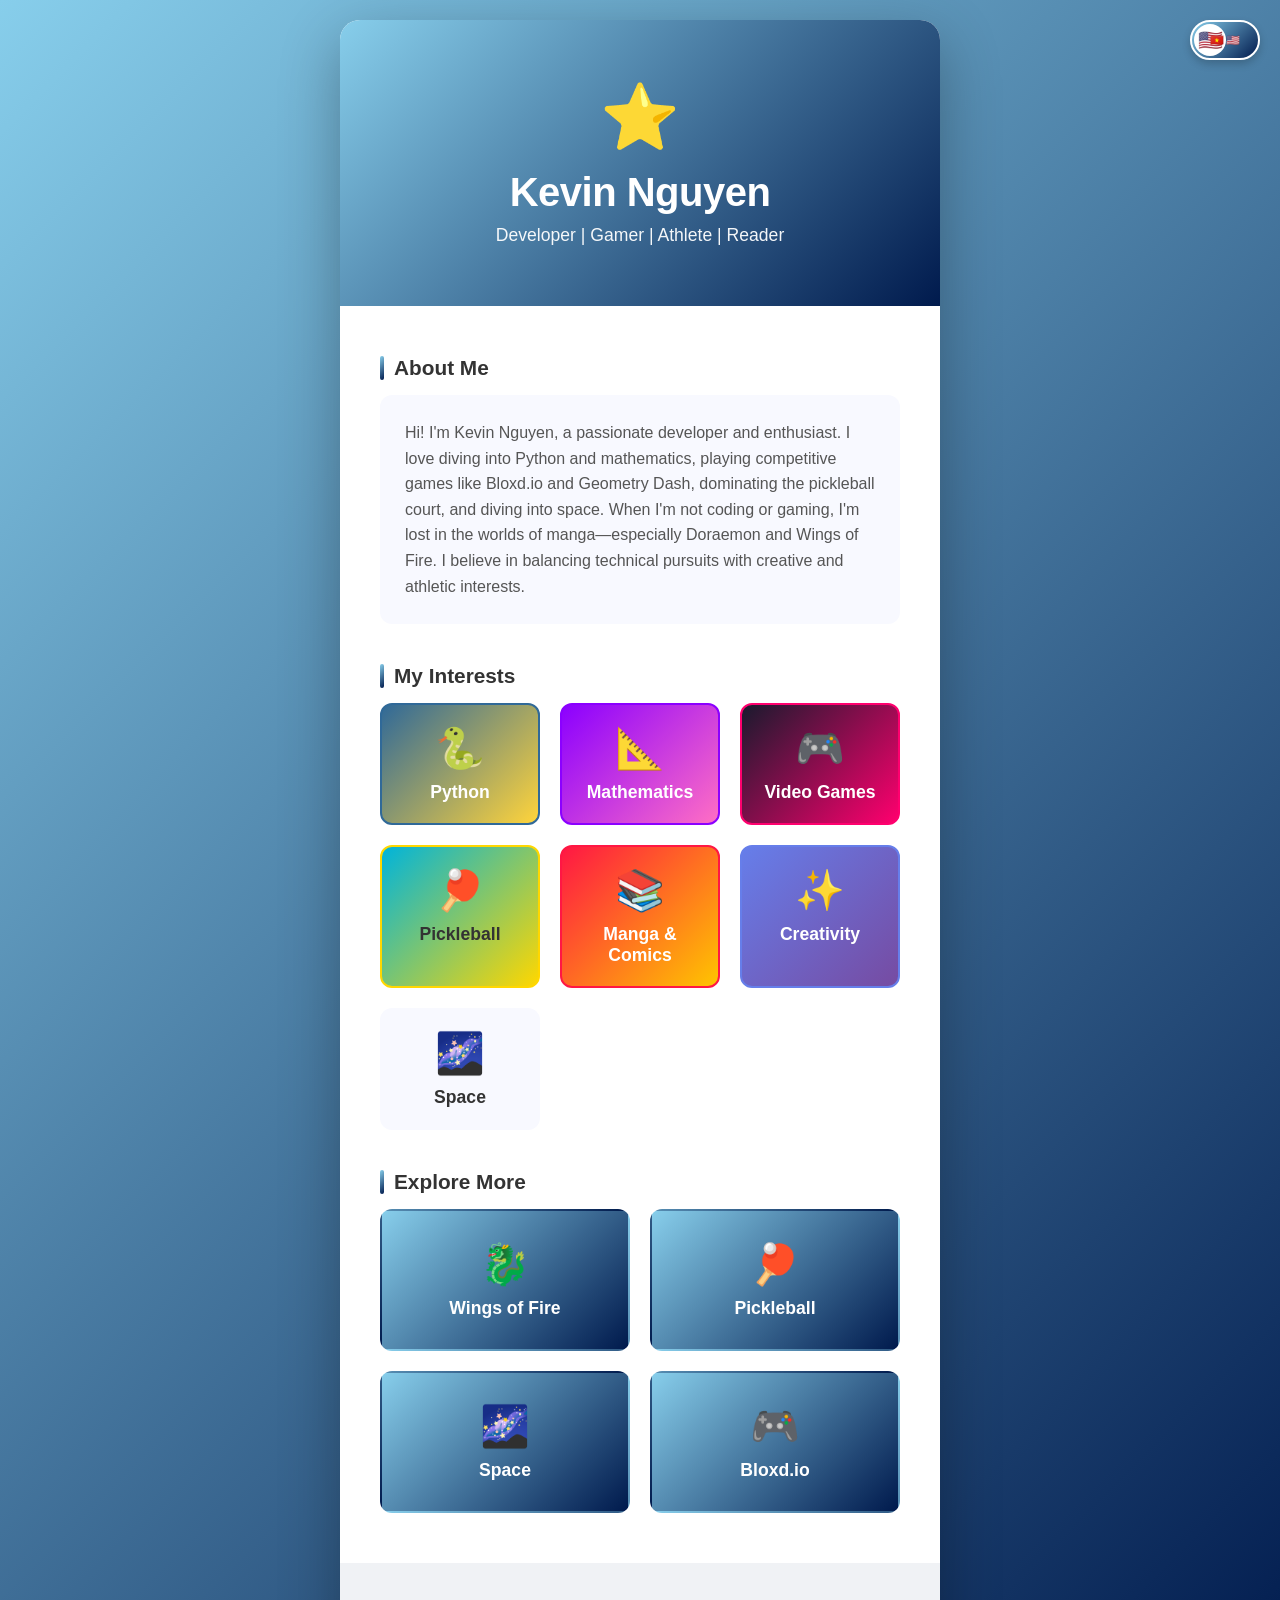
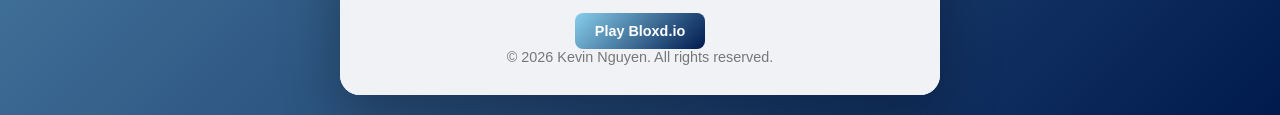
==== index.html @ d9fa7781 "Added Bloxd.io Page" ====
<!DOCTYPE html>
<html lang="en">
<head>
    <meta charset="UTF-8">
    <meta name="viewport" content="width=device-width, initial-scale=1.0">
    <title>Kevin Nguyen - Personal Website</title>
    <link rel="icon" href="data:image/svg+xml,<svg xmlns='http://www.w3.org/2000/svg' viewBox='0 0 100 100'><text y='75' font-size='75'>⭐</text></svg>">
    <link rel="stylesheet" href="styles.css">
</head>
<body>
    <div class="language-switcher">
        <div class="lever" id="languageLever">
            <div class="lever-toggle">🇺🇸</div>
            <span class="lever-label en">🇺🇸</span>
            <span class="lever-label vi">🇻🇳</span>
        </div>
    </div>
    <div class="container">
        <div class="header">
            <div class="star-icon">⭐</div>
            <h1>Kevin Nguyen</h1>
            <p>Developer | Gamer | Athlete | Reader</p>
        </div>

        <div class="content">
            <div class="section">
                <div class="section-title">About Me</div>
                <div class="bio">
                    Hi! I'm Kevin Nguyen, a passionate developer and enthusiast. I love diving into Python and mathematics, playing competitive games like Bloxd.io and Geometry Dash, dominating the pickleball court, and diving into space. When I'm not coding or gaming, I'm lost in the worlds of manga—especially Doraemon and Wings of Fire. I believe in balancing technical pursuits with creative and athletic interests.
                </div>
            </div>

            <div class="section">
                <div class="section-title">My Interests</div>
                <div class="interests-grid">
                    <div class="interest-card">
                        <span class="interest-emoji">🐍</span>
                        <div class="interest-name">Python</div>
                    </div>
                    <div class="interest-card">
                        <span class="interest-emoji">📐</span>
                        <div class="interest-name">Mathematics</div>
                    </div>
                    <div class="interest-card">
                        <span class="interest-emoji">🎮</span>
                        <div class="interest-name">Video Games</div>
                    </div>
                    <div class="interest-card">
                        <span class="interest-emoji">🏓</span>
                        <div class="interest-name">Pickleball</div>
                    </div>
                    <div class="interest-card">
                        <span class="interest-emoji">📚</span>
                        <div class="interest-name">Manga & Comics</div>
                    </div>
                    <div class="interest-card">
                        <span class="interest-emoji">✨</span>
                        <div class="interest-name">Creativity</div>
                    </div>
                    <div class="interest-card">
                        <span class="interest-emoji">🌌</span>
                        <div class="interest-name">Space</div>
                    </div>
                </div>
            </div>

            <div class="section">
                <div class="section-title">Explore More</div>
                <div class="explore-grid">
                    <a href="wings-of-fire.html" class="explore-card">
                        <span class="explore-emoji">🐉</span>
                        <div class="explore-name">Wings of Fire</div>
                    </a>
                    <a href="pickleball.html" class="explore-card">
                        <span class="explore-emoji">🏓</span>
                        <div class="explore-name">Pickleball</div>
                    </a>
                    <a href="space.html" class="explore-card">
                        <span class="explore-emoji">🌌</span>
                        <div class="explore-name">Space</div>
                    </a>
                    <a href="bloxd.html" class="explore-card">
                        <span class="explore-emoji">🎮</span>
                        <div class="explore-name">Bloxd.io</div>
                    </a>
                </div>
            </div>
        </div>

        <div class="footer">
            <div class="links-section">
                <a href="https://bloxd.io" target="_blank">Play Bloxd.io</a>
            </div>
            <p>&copy; 2026 Kevin Nguyen. All rights reserved.</p>
        </div>
    </div>
</body>
<script>
    const translations = {
        en: {
            name: "Kevin Nguyen",
            tagline: "Developer | Gamer | Athlete | Reader",
            aboutTitle: "About Me",
            aboutText: "Hi! I'm Kevin Nguyen, a passionate developer and enthusiast. I love diving into Python and mathematics, playing competitive games like Bloxd.io and Geometry Dash, and dominating the pickleball court. When I'm not coding or gaming, I'm lost in the worlds of manga—especially Doraemon and Wings of Fire. I believe in balancing technical pursuits with creative and athletic interests.",
            interestsTitle: "My Interests",
            exploreTitle: "Explore More",
            pythonName: "Python",
            mathName: "Mathematics",
            gamesName: "Video Games",
            pickleballName: "Pickleball",
            mangaName: "Manga & Comics",
            creativityName: "Creativity",
            spaceName: "Space",
            wingsName: "Wings of Fire",
            pickleballLink: "Pickleball",
            spaceLink: "Space",
            bloxdLink: "Bloxd.io",
            playBloxd: "Play Bloxd.io",
            copyright: "© 2026 Kevin Nguyen. All rights reserved."
        },
        vi: {
            name: "Kevin Nguyễn",
            tagline: "Nhà Phát Triển | Game thủ | Vận Động Viên | Độc Giả",
            aboutTitle: "Về Tôi",
            aboutText: "Xin chào! Tôi là Kevin Nguyễn, một nhà phát triển và người đam mê nhiều lĩnh vực. Tôi yêu thích lập trình Python và toán học, chơi các trò chơi cạnh tranh như Bloxd.io và Geometry Dash, và chiếm lĩnh sân pickleball. Khi không lập trình hay chơi game, tôi bị mê hoặc bởi thế giới manga—đặc biệt là Doraemon và Wings of Fire. Tôi tin vào sự cân bằng giữa công nghệ và sáng tạo.",
            interestsTitle: "Sở Thích Của Tôi",
            exploreTitle: "Khám Phá Thêm",
            pythonName: "Lập trình Python",
            mathName: "Toán Học",
            gamesName: "Trò Chơi Điện Tử",
            pickleballName: "Pickleball",
            mangaName: "Manga & Truyện Tranh",
            creativityName: "Sáng Tạo",
            spaceName: "Vũ Trụ",
            wingsName: "Đôi cánh lửa",
            pickleballLink: "Pickleball",
            spaceLink: "Vũ Trụ",
            bloxdLink: "Bloxd.io",
            playBloxd: "Chơi Bloxd.io",
            copyright: "© 2026 Kevin Nguyễn. Bảo lưu mọi quyền."
        }
    };

    let currentLang = 'en';
    const lever = document.getElementById('languageLever');

    lever.addEventListener('click', function() {
        currentLang = currentLang === 'en' ? 'vi' : 'en';
        lever.classList.toggle('vietnamese');
        updateLanguage();
    });

    function updateLanguage() {
        const t = translations[currentLang];
        
        // Update header
        document.querySelector('.header h1').textContent = t.name;
        document.querySelector('.header p').textContent = t.tagline;
        
        // Update section titles
        const sectionTitles = document.querySelectorAll('.section-title');
        sectionTitles.forEach((title, index) => {
            const titleText = title.textContent.trim();
            if (titleText.includes('About') || titleText.includes('Về')) {
                title.textContent = '';
                title.innerHTML = '<div style="display: inline-block; width: 4px; height: 24px; background: linear-gradient(135deg, #87ceeb 0%, #001a4d 100%); border-radius: 2px; margin-right: 10px; vertical-align: middle;"></div>' + t.aboutTitle;
            } else if (titleText.includes('Interests') || titleText.includes('Sở Thích')) {
                title.textContent = '';
                title.innerHTML = '<div style="display: inline-block; width: 4px; height: 24px; background: linear-gradient(135deg, #87ceeb 0%, #001a4d 100%); border-radius: 2px; margin-right: 10px; vertical-align: middle;"></div>' + t.interestsTitle;
            } else if (titleText.includes('Explore') || titleText.includes('Khám')) {
                title.textContent = '';
                title.innerHTML = '<div style="display: inline-block; width: 4px; height: 24px; background: linear-gradient(135deg, #87ceeb 0%, #001a4d 100%); border-radius: 2px; margin-right: 10px; vertical-align: middle;"></div>' + t.exploreTitle;
            }
        });
        
        // Update about text
        document.querySelector('.bio').textContent = t.aboutText;
        
        // Update interest cards
        const interestNames = document.querySelectorAll('.interest-name');
        interestNames[0].textContent = t.pythonName;
        interestNames[1].textContent = t.mathName;
        interestNames[2].textContent = t.gamesName;
        interestNames[3].textContent = t.pickleballName;
        interestNames[4].textContent = t.mangaName;
        interestNames[5].textContent = t.creativityName;
        interestNames[6].textContent = t.spaceName;
        
        // Update explore cards
        const exploreNames = document.querySelectorAll('.explore-name');
        exploreNames[0].textContent = t.wingsName;
        exploreNames[1].textContent = t.pickleballLink;
        exploreNames[2].textContent = t.spaceLink;
        exploreNames[3].textContent = t.bloxdLink;
        
        // Update button and copyright
        document.querySelector('.links-section a').textContent = t.playBloxd;
        document.querySelector('.footer p').innerHTML = t.copyright;
    }
</script>
</html>
---- styles.css ----
/* Global Styles */
* {
    margin: 0;
    padding: 0;
    box-sizing: border-box;
}

body {
    font-family: 'Segoe UI', Tahoma, Geneva, Verdana, sans-serif;
    background: linear-gradient(135deg, #87ceeb 0%, #001a4d 100%);
    min-height: 100vh;
    display: flex;
    align-items: center;
    justify-content: center;
    padding: 20px;
}

.container {
    background: white;
    border-radius: 20px;
    box-shadow: 0 20px 60px rgba(0, 0, 0, 0.3);
    max-width: 600px;
    width: 100%;
    overflow: hidden;
}

.header {
    background: linear-gradient(135deg, #87ceeb 0%, #001a4d 100%);
    color: white;
    padding: 60px 40px;
    text-align: center;
}

.header h1 {
    font-size: 2.5em;
    margin-bottom: 10px;
    font-weight: 700;
    letter-spacing: -0.5px;
}

.header p {
    font-size: 1.1em;
    opacity: 0.95;
    font-weight: 300;
}

.content {
    padding: 50px 40px;
}

.section {
    margin-bottom: 40px;
}

.section:last-child {
    margin-bottom: 0;
}

.section-title {
    font-size: 1.3em;
    color: #333;
    margin-bottom: 15px;
    font-weight: 600;
    display: flex;
    align-items: center;
    gap: 10px;
}

.section-title::before {
    content: '';
    display: inline-block;
    width: 4px;
    height: 24px;
    background: linear-gradient(135deg, #87ceeb 0%, #001a4d 100%);
    border-radius: 2px;
}

.interests-grid {
    display: grid;
    grid-template-columns: 1fr 1fr 1fr;
    gap: 20px;
}

.interest-card {
    background: #f8f9ff;
    padding: 20px;
    border-radius: 12px;
    text-align: center;
    transition: all 0.3s ease;
    border: 2px solid transparent;
}

.interest-card:hover {
    border-color: #667eea;
    box-shadow: 0 5px 15px rgba(102, 126, 234, 0.1);
    transform: translateY(-3px);
}

/* Python Card */
.interest-card:nth-child(1) {
    background: linear-gradient(135deg, #306998 0%, #ffd43b 100%);
    color: white;
    border: 2px solid #306998;
}

.interest-card:nth-child(1) .interest-name {
    color: white;
}

.interest-card:nth-child(1):hover {
    border-color: #ffd43b;
    box-shadow: 0 5px 15px rgba(48, 105, 152, 0.3);
}

/* Mathematics Card */
.interest-card:nth-child(2) {
    background: linear-gradient(135deg, #8b00ff 0%, #ff6ec4 100%);
    color: white;
    border: 2px solid #8b00ff;
}

.interest-card:nth-child(2) .interest-name {
    color: white;
}

.interest-card:nth-child(2):hover {
    border-color: #ff6ec4;
    box-shadow: 0 5px 15px rgba(139, 0, 255, 0.3);
}

/* Video Games Card */
.interest-card:nth-child(3) {
    background: linear-gradient(135deg, #1a1a2e 0%, #ff006e 100%);
    color: white;
    border: 2px solid #ff006e;
}

.interest-card:nth-child(3) .interest-name {
    color: white;
}

.interest-card:nth-child(3):hover {
    border-color: #ff006e;
    box-shadow: 0 5px 15px rgba(255, 0, 110, 0.3);
}

/* Pickleball Card */
.interest-card:nth-child(4) {
    background: linear-gradient(135deg, #00b4db 0%, #ffd700 100%);
    color: #333;
    border: 2px solid #ffd700;
}

.interest-card:nth-child(4) .interest-name {
    color: #333;
}

.interest-card:nth-child(4):hover {
    border-color: #00b4db;
    box-shadow: 0 5px 15px rgba(0, 180, 219, 0.3);
}

/* Manga & Comics Card */
.interest-card:nth-child(5) {
    background: linear-gradient(135deg, #ff1744 0%, #ffc400 100%);
    color: white;
    border: 2px solid #ff1744;
}

.interest-card:nth-child(5) .interest-name {
    color: white;
}

.interest-card:nth-child(5):hover {
    border-color: #ffc400;
    box-shadow: 0 5px 15px rgba(255, 23, 68, 0.3);
}

/* Creativity Card */
.interest-card:nth-child(6) {
    background: linear-gradient(135deg, #667eea 0%, #764ba2 100%);
    color: white;
    border: 2px solid #667eea;
}

.interest-card:nth-child(6) .interest-name {
    color: white;
}

.interest-card:nth-child(6):hover {
    border-color: #764ba2;
    box-shadow: 0 5px 15px rgba(102, 126, 234, 0.3);
}

.interest-emoji {
    font-size: 2.5em;
    margin-bottom: 10px;
    display: block;
}

.interest-name {
    font-size: 1.1em;
    font-weight: 600;
    color: #333;
}

.bio {
    background: #f8f9ff;
    padding: 25px;
    border-radius: 12px;
    line-height: 1.6;
    color: #555;
    font-size: 1em;
}

.footer {
    background: #f0f2f5;
    padding: 30px 40px;
    text-align: center;
    color: #777;
    font-size: 0.9em;
}

.links-section {
    text-align: center;
    margin-top: 20px;
}

.links-section a {
    display: inline-block;
    margin: 0 10px;
    padding: 10px 20px;
    background: linear-gradient(135deg, #87ceeb 0%, #001a4d 100%);
    color: white;
    text-decoration: none;
    border-radius: 8px;
    font-weight: 600;
    transition: all 0.3s ease;
}

.links-section a:hover {
    box-shadow: 0 5px 15px rgba(0, 26, 77, 0.4);
    transform: translateY(-2px);
}

.explore-grid {
    display: grid;
    grid-template-columns: 1fr 1fr;
    gap: 20px;
    margin-top: 10px;
}

.explore-card {
    background: linear-gradient(135deg, #87ceeb 0%, #001a4d 100%);
    padding: 30px 20px;
    border-radius: 12px;
    text-align: center;
    text-decoration: none;
    color: white;
    transition: all 0.3s ease;
    border: 2px solid transparent;
    display: flex;
    flex-direction: column;
    align-items: center;
    gap: 10px;
}

.explore-card:hover {
    border-color: white;
    box-shadow: 0 5px 15px rgba(0, 26, 77, 0.3);
    transform: translateY(-3px);
}

.explore-emoji {
    font-size: 2.5em;
    display: block;
}

.explore-name {
    font-size: 1.1em;
    font-weight: 600;
}

.star-icon {
    font-size: 4em;
    margin-bottom: 15px;
    animation: twinkle 2s ease-in-out infinite;
}

@keyframes twinkle {
    0%, 100% {
        opacity: 1;
    }
    50% {
        opacity: 0.6;
    }
}

.language-switcher {
    position: fixed;
    top: 20px;
    right: 20px;
    z-index: 1000;
}

.lever {
    width: 70px;
    height: 40px;
    background: linear-gradient(135deg, #87ceeb 0%, #001a4d 100%);
    border-radius: 20px;
    position: relative;
    cursor: pointer;
    border: 2px solid white;
    box-shadow: 0 4px 8px rgba(0, 0, 0, 0.2);
    transition: all 0.3s ease;
}

.lever:hover {
    box-shadow: 0 6px 12px rgba(0, 0, 0, 0.3);
}

.lever-toggle {
    position: absolute;
    top: 2px;
    left: 2px;
    width: 32px;
    height: 32px;
    background: white;
    border-radius: 50%;
    transition: left 0.3s ease;
    display: flex;
    align-items: center;
    justify-content: center;
    font-size: 20px;
    font-weight: bold;
    color: #001a4d;
}

.lever.vietnamese .lever-toggle {
    left: 36px;
}

.lever-label {
    position: absolute;
    top: 50%;
    transform: translateY(-50%);
    font-size: 11px;
    font-weight: bold;
    color: white;
    width: 100%;
    text-align: center;
}

.lever-label.en {
    left: 8px;
}

.lever-label.vi {
    right: 8px;
}

@media (max-width: 600px) {
    .header h1 {
        font-size: 2em;
    }

    .header {
        padding: 40px 30px;
    }

    .content {
        padding: 30px 20px;
    }

    .interests-grid {
        grid-template-columns: 1fr 1fr;
    }
}
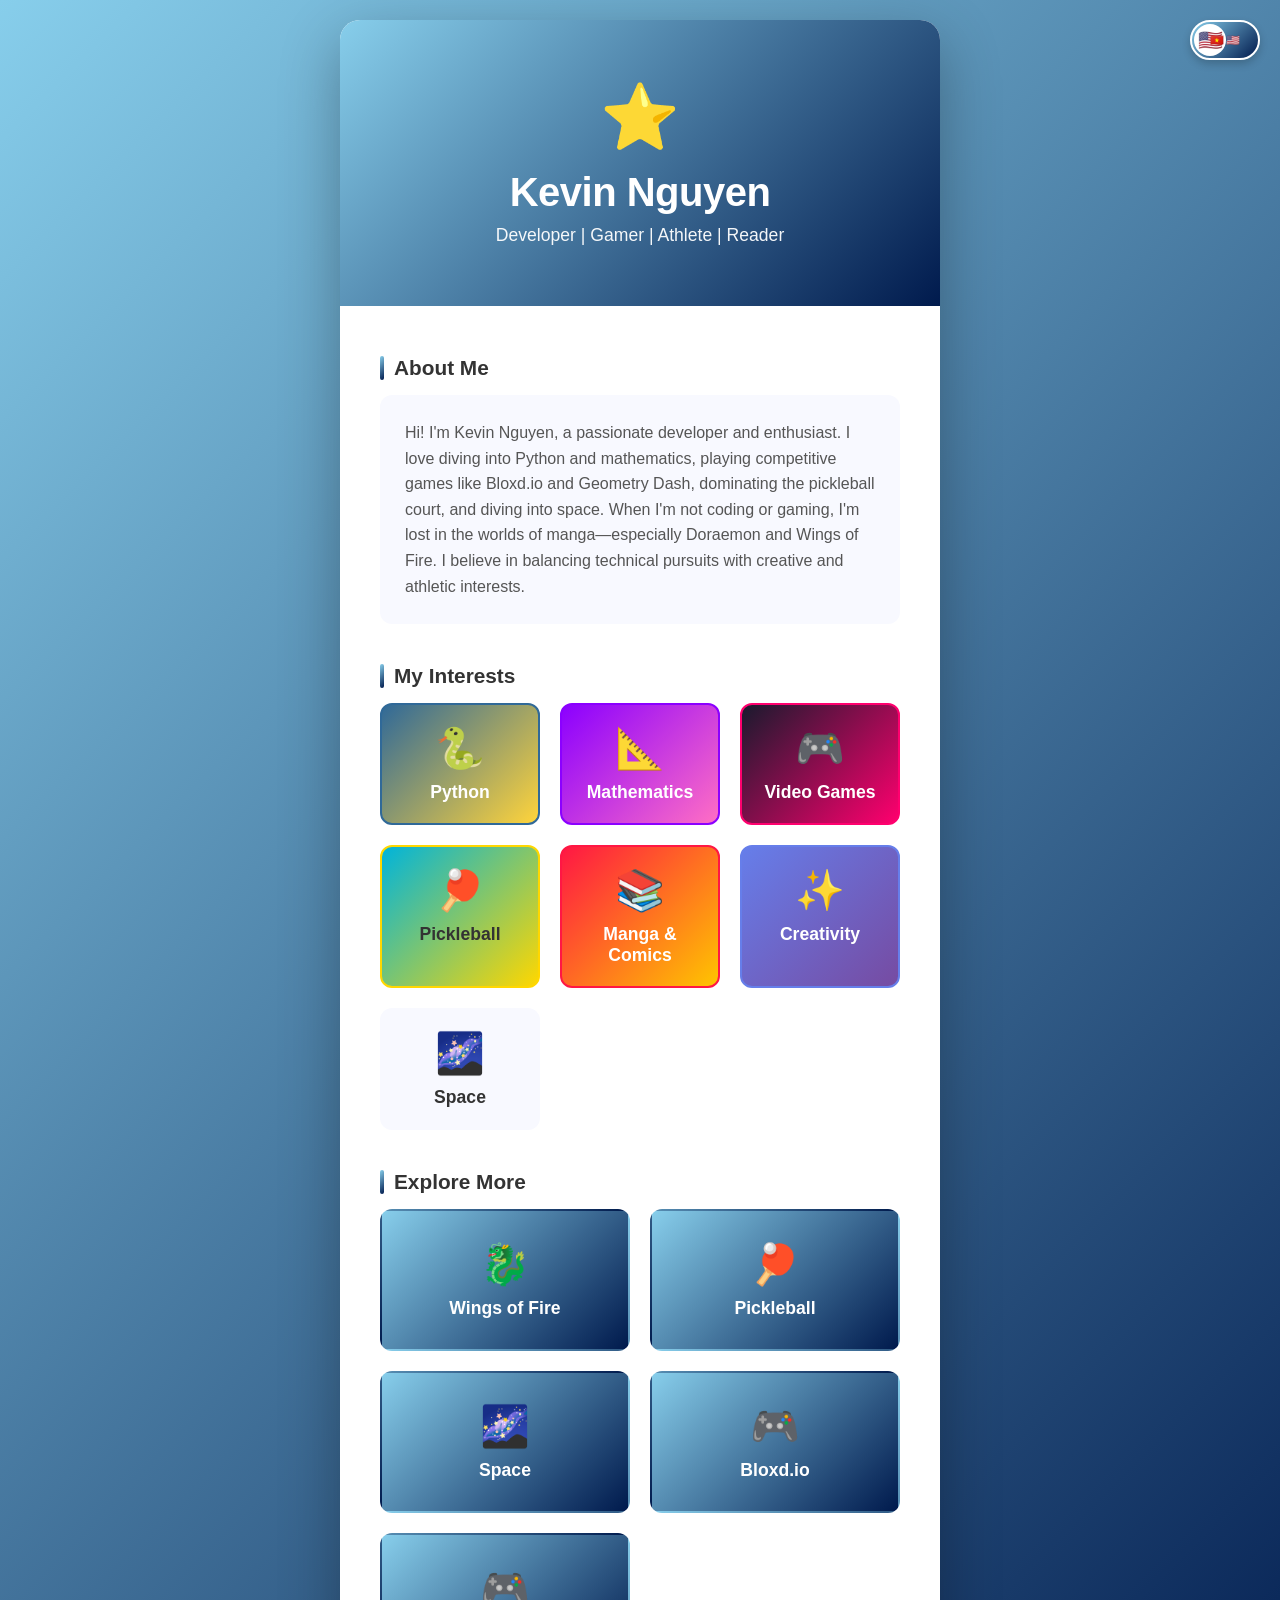
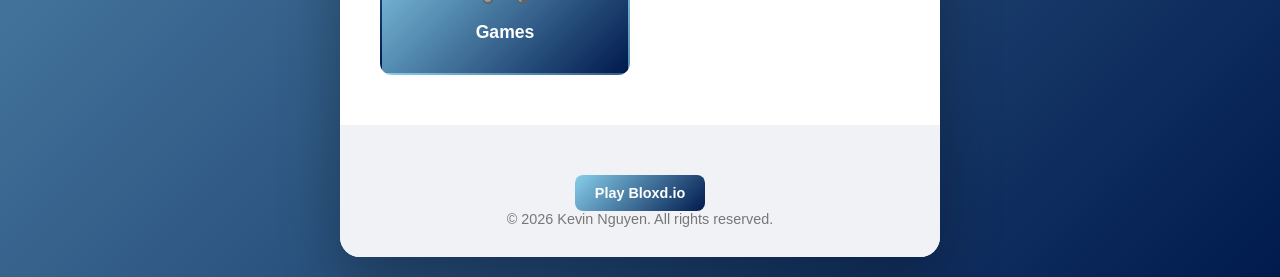
==== commit 055f3ee2: "Games Tab Added!" ====
--- a/index.html
+++ b/index.html
@@ -82,6 +82,10 @@
                     <a href="bloxd.html" class="explore-card">
                         <span class="explore-emoji">🎮</span>
                         <div class="explore-name">Bloxd.io</div>
+                    </a>
+                    <a href="games.html" class="explore-card">
+                        <span class="explore-emoji">🎮</span>
+                        <div class="explore-name">Games</div>
                     </a>
                 </div>
             </div>
@@ -115,6 +119,7 @@
             pickleballLink: "Pickleball",
             spaceLink: "Space",
             bloxdLink: "Bloxd.io",
+            gamesLink: "Games",
             playBloxd: "Play Bloxd.io",
             copyright: "© 2026 Kevin Nguyen. All rights reserved."
         },
@@ -136,6 +141,7 @@
             pickleballLink: "Pickleball",
             spaceLink: "Vũ Trụ",
             bloxdLink: "Bloxd.io",
+            gamesLink: "Trò Chơi",
             playBloxd: "Chơi Bloxd.io",
             copyright: "© 2026 Kevin Nguyễn. Bảo lưu mọi quyền."
         }
@@ -192,6 +198,7 @@
         exploreNames[1].textContent = t.pickleballLink;
         exploreNames[2].textContent = t.spaceLink;
         exploreNames[3].textContent = t.bloxdLink;
+        exploreNames[4].textContent = t.gamesLink;
         
         // Update button and copyright
         document.querySelector('.links-section a').textContent = t.playBloxd;
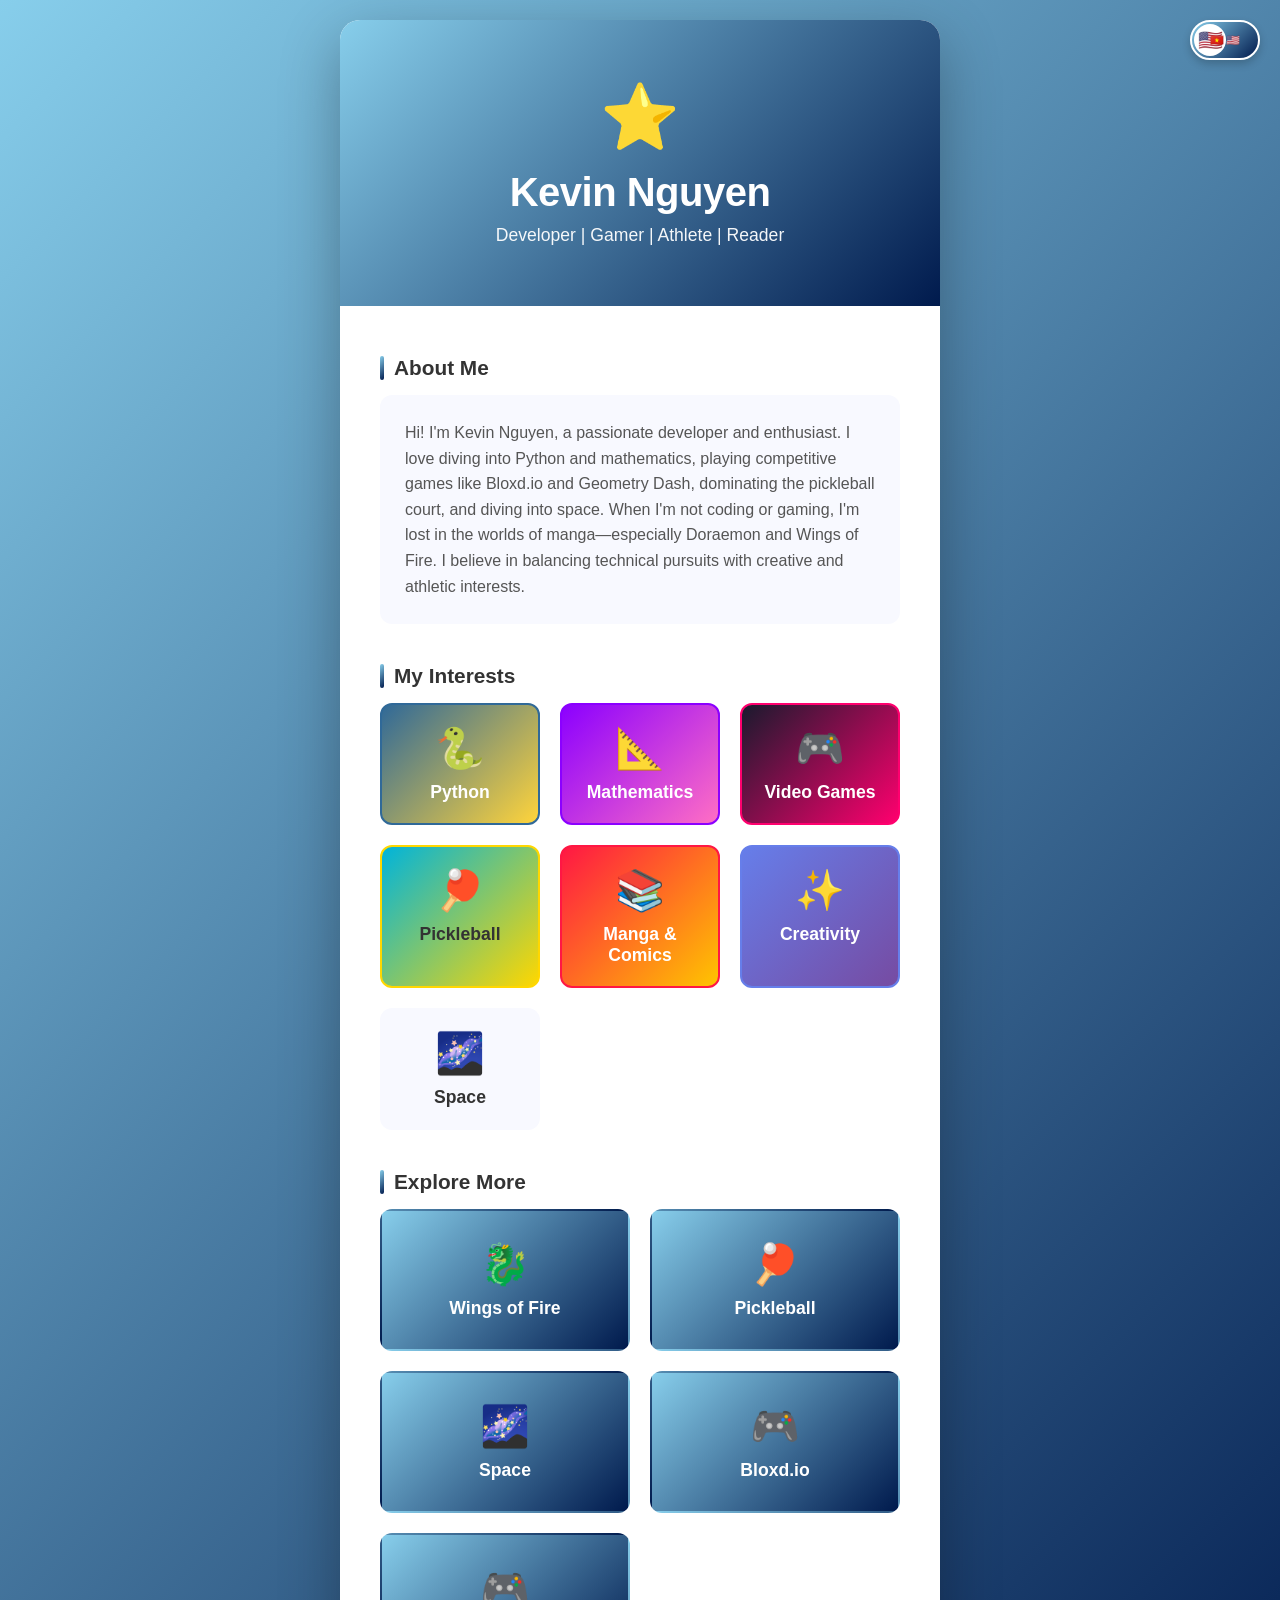
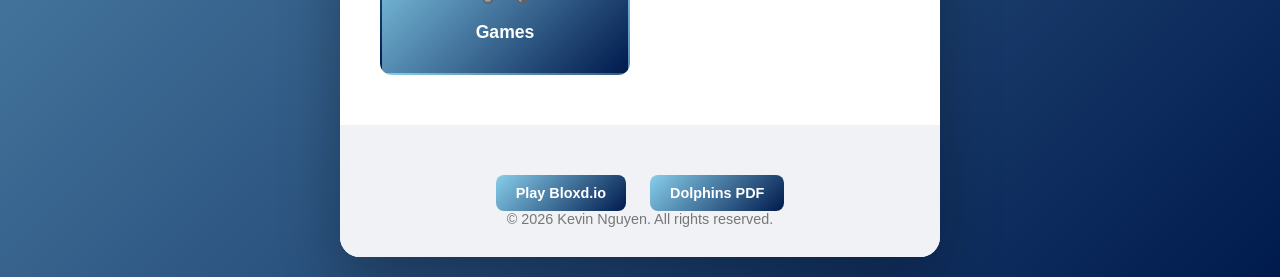
==== commit 4d4b490f: "Added a NEW link that goes to a dolphin presentation" ====
--- a/index.html
+++ b/index.html
@@ -94,6 +94,7 @@
         <div class="footer">
             <div class="links-section">
                 <a href="https://bloxd.io" target="_blank">Play Bloxd.io</a>
+                <a href="Kevin - Dolphins.pdf" target="_blank">Dolphins PDF</a>
             </div>
             <p>&copy; 2026 Kevin Nguyen. All rights reserved.</p>
         </div>
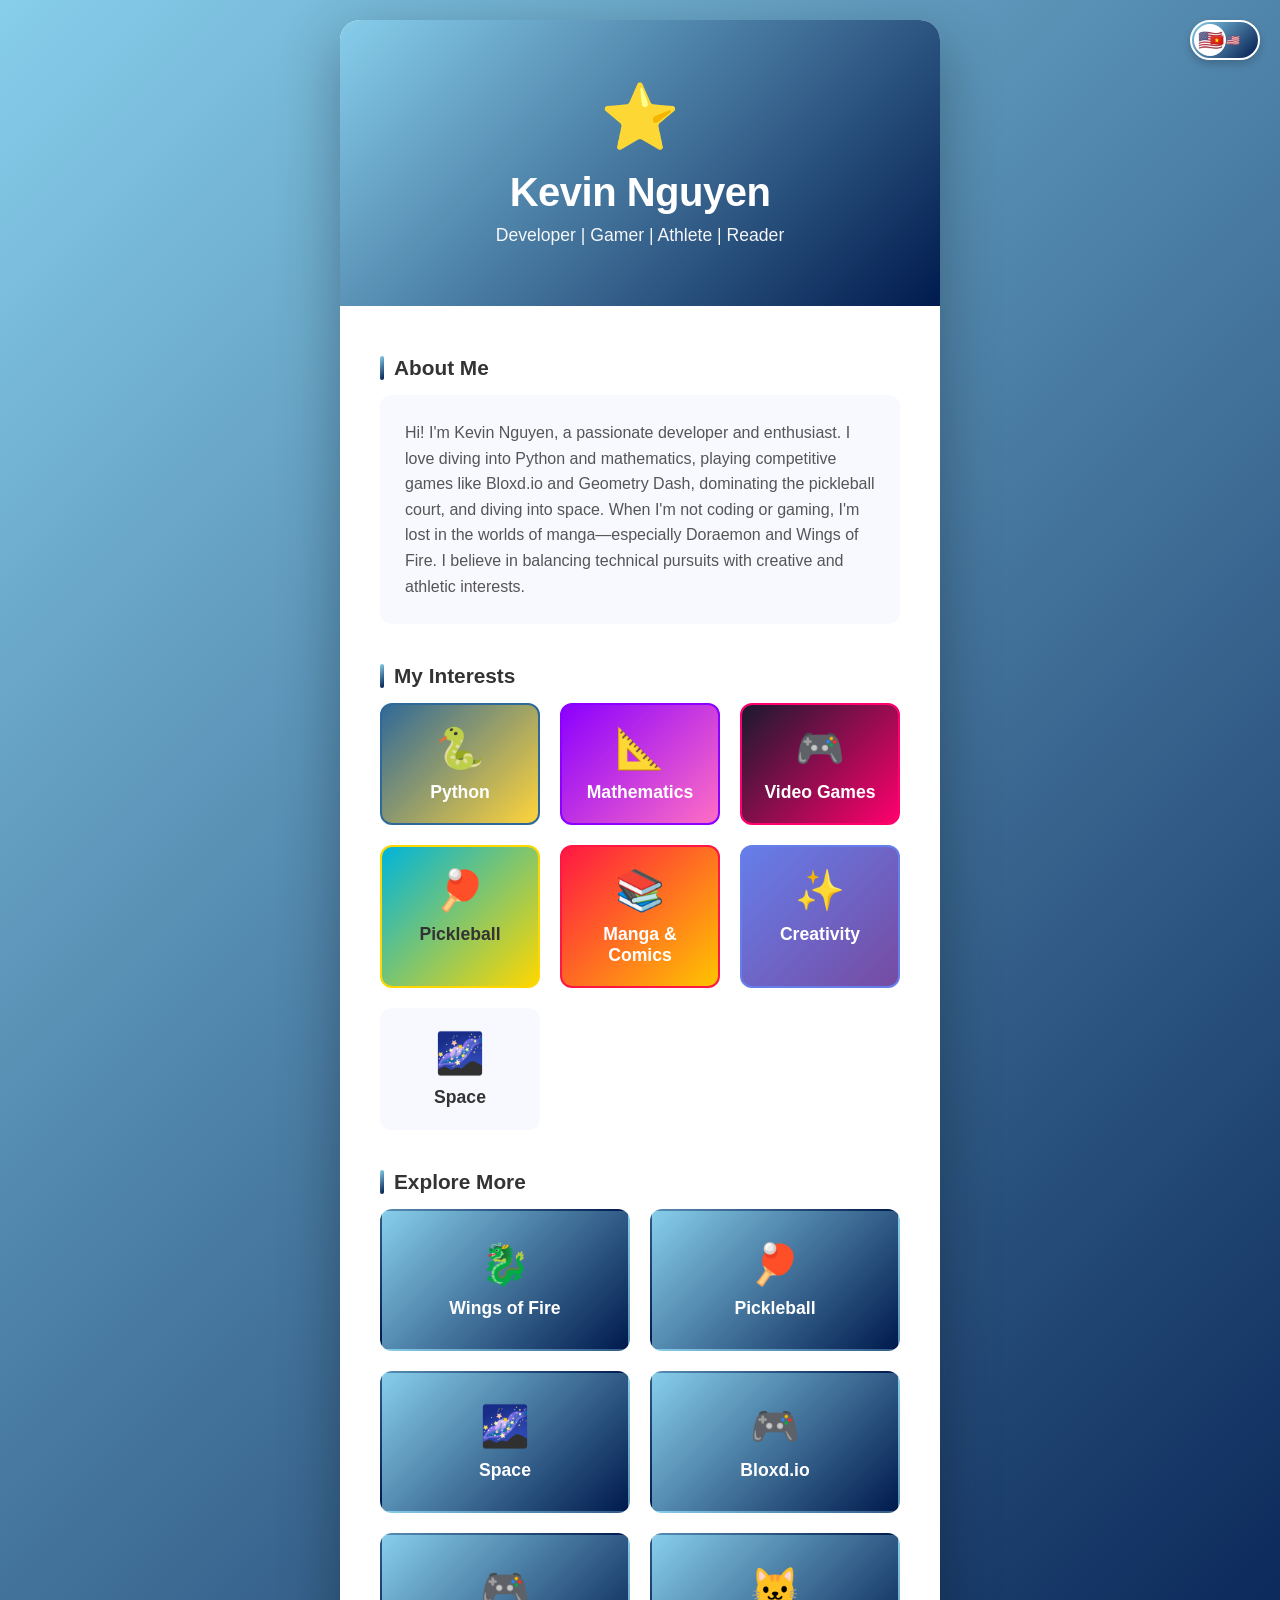
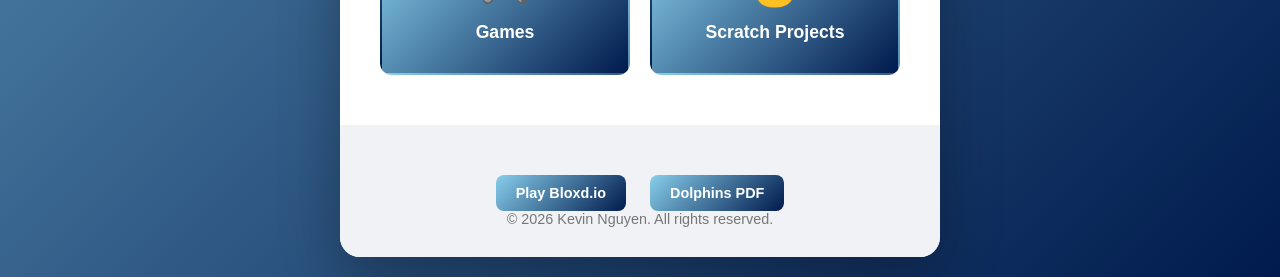
==== commit fe9ba2f7: "Add Scratch projects showcase Co-authored-by: Copilot App <223556219+Copilot@users.noreply.github.co" ====
--- a/index.html
+++ b/index.html
@@ -86,6 +86,10 @@
                     <a href="games.html" class="explore-card">
                         <span class="explore-emoji">🎮</span>
                         <div class="explore-name">Games</div>
+                    </a>
+                    <a href="scratch.html" class="explore-card">
+                        <span class="explore-emoji">🐱</span>
+                        <div class="explore-name">Scratch Projects</div>
                     </a>
                 </div>
             </div>
@@ -121,6 +125,7 @@
             spaceLink: "Space",
             bloxdLink: "Bloxd.io",
             gamesLink: "Games",
+            scratchLink: "Scratch Projects",
             playBloxd: "Play Bloxd.io",
             copyright: "© 2026 Kevin Nguyen. All rights reserved."
         },
@@ -143,6 +148,7 @@
             spaceLink: "Vũ Trụ",
             bloxdLink: "Bloxd.io",
             gamesLink: "Trò Chơi",
+            scratchLink: "Dự Án Scratch",
             playBloxd: "Chơi Bloxd.io",
             copyright: "© 2026 Kevin Nguyễn. Bảo lưu mọi quyền."
         }
@@ -200,6 +206,7 @@
         exploreNames[2].textContent = t.spaceLink;
         exploreNames[3].textContent = t.bloxdLink;
         exploreNames[4].textContent = t.gamesLink;
+        exploreNames[5].textContent = t.scratchLink;
         
         // Update button and copyright
         document.querySelector('.links-section a').textContent = t.playBloxd;
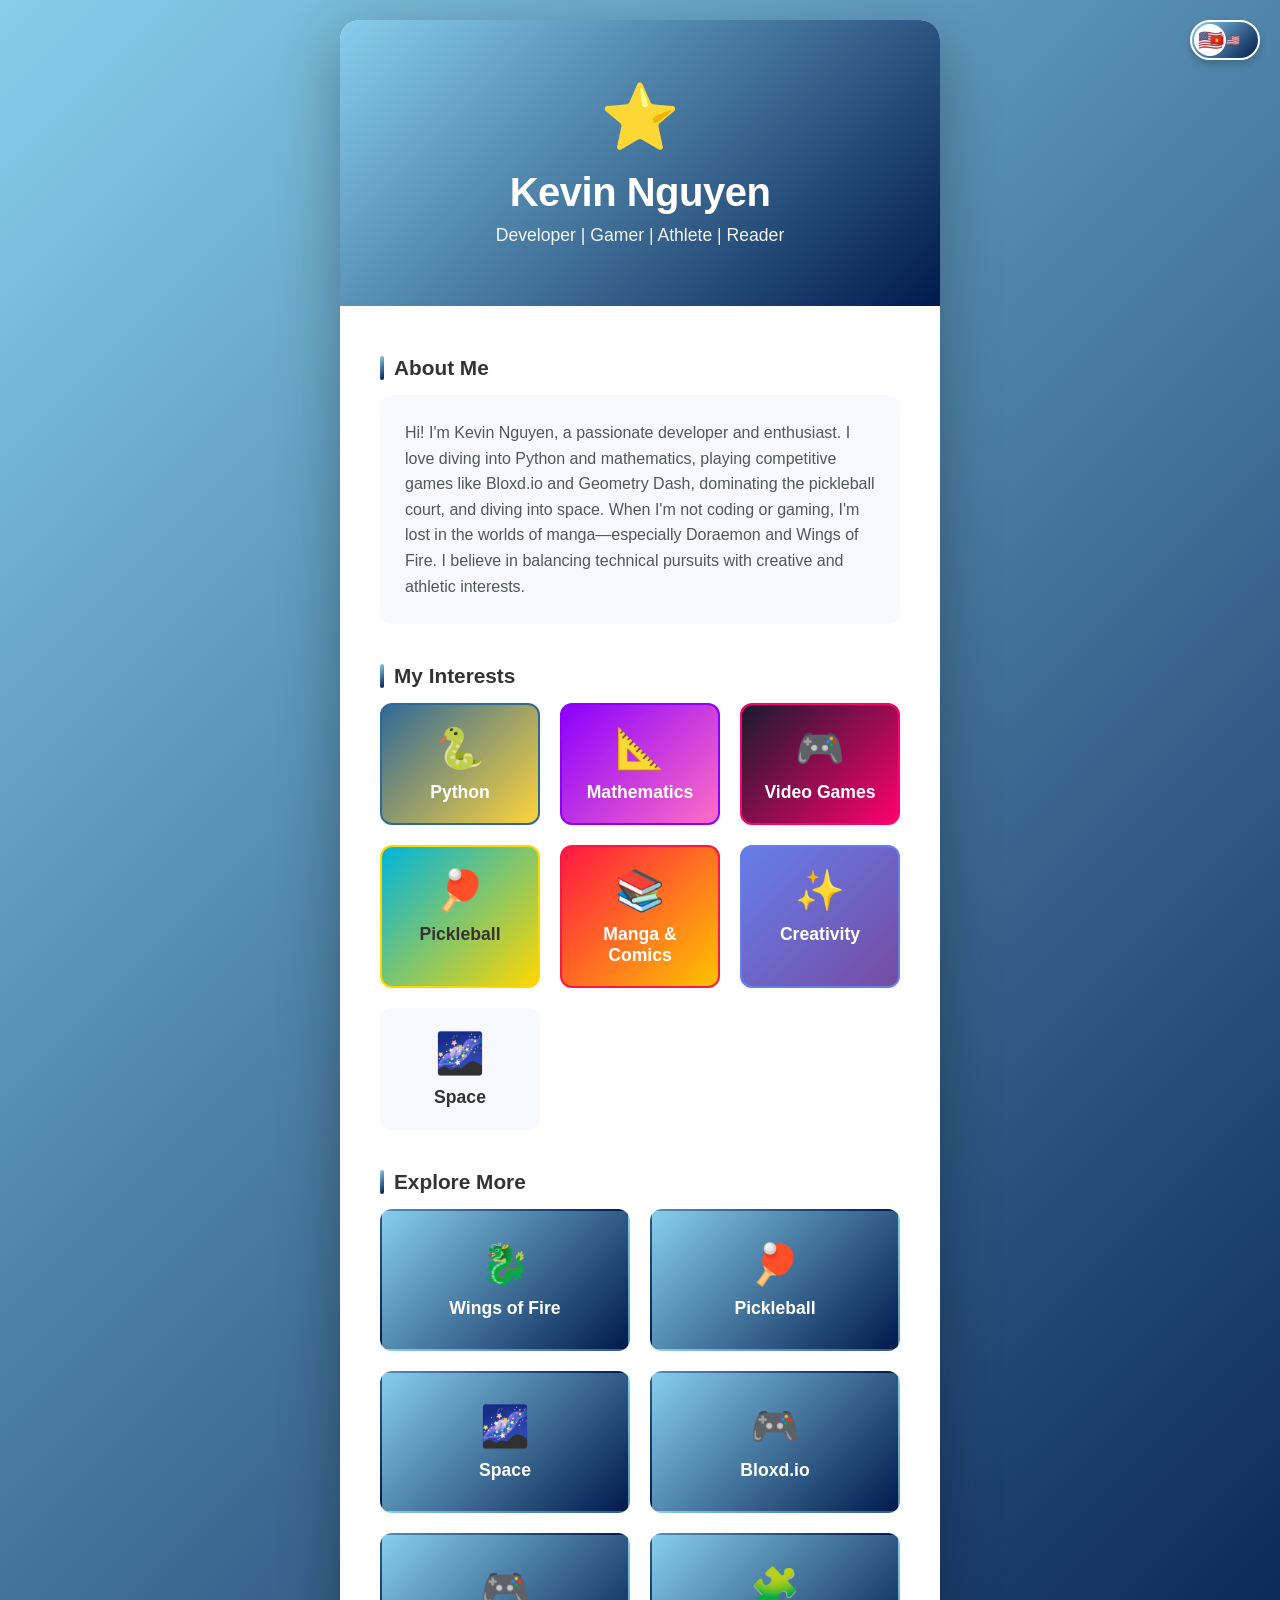
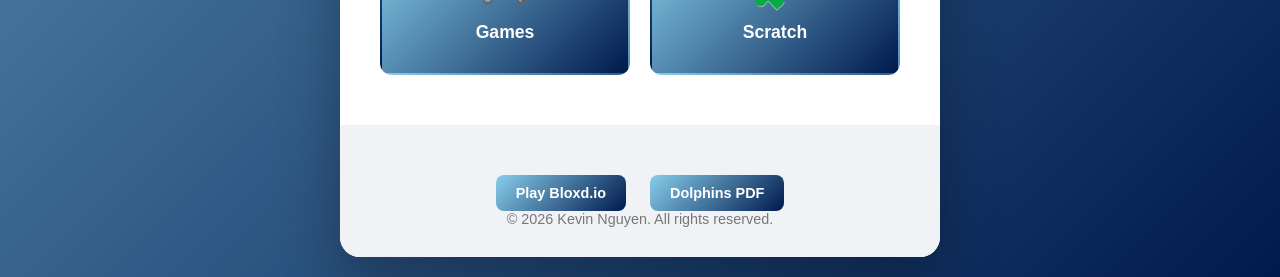
==== commit 50b7151d: "added scratch" ====
--- a/index.html
+++ b/index.html
@@ -88,8 +88,8 @@
                         <div class="explore-name">Games</div>
                     </a>
                     <a href="scratch.html" class="explore-card">
-                        <span class="explore-emoji">🐱</span>
-                        <div class="explore-name">Scratch Projects</div>
+                        <span class="explore-emoji">🧩</span>
+                        <div class="explore-name">Scratch</div>
                     </a>
                 </div>
             </div>
@@ -125,7 +125,7 @@
             spaceLink: "Space",
             bloxdLink: "Bloxd.io",
             gamesLink: "Games",
-            scratchLink: "Scratch Projects",
+            scratchName: "Scratch",
             playBloxd: "Play Bloxd.io",
             copyright: "© 2026 Kevin Nguyen. All rights reserved."
         },
@@ -148,7 +148,7 @@
             spaceLink: "Vũ Trụ",
             bloxdLink: "Bloxd.io",
             gamesLink: "Trò Chơi",
-            scratchLink: "Dự Án Scratch",
+            scratchName: "Scratch",
             playBloxd: "Chơi Bloxd.io",
             copyright: "© 2026 Kevin Nguyễn. Bảo lưu mọi quyền."
         }
@@ -206,7 +206,7 @@
         exploreNames[2].textContent = t.spaceLink;
         exploreNames[3].textContent = t.bloxdLink;
         exploreNames[4].textContent = t.gamesLink;
-        exploreNames[5].textContent = t.scratchLink;
+        exploreNames[5].textContent = t.scratchName;
         
         // Update button and copyright
         document.querySelector('.links-section a').textContent = t.playBloxd;
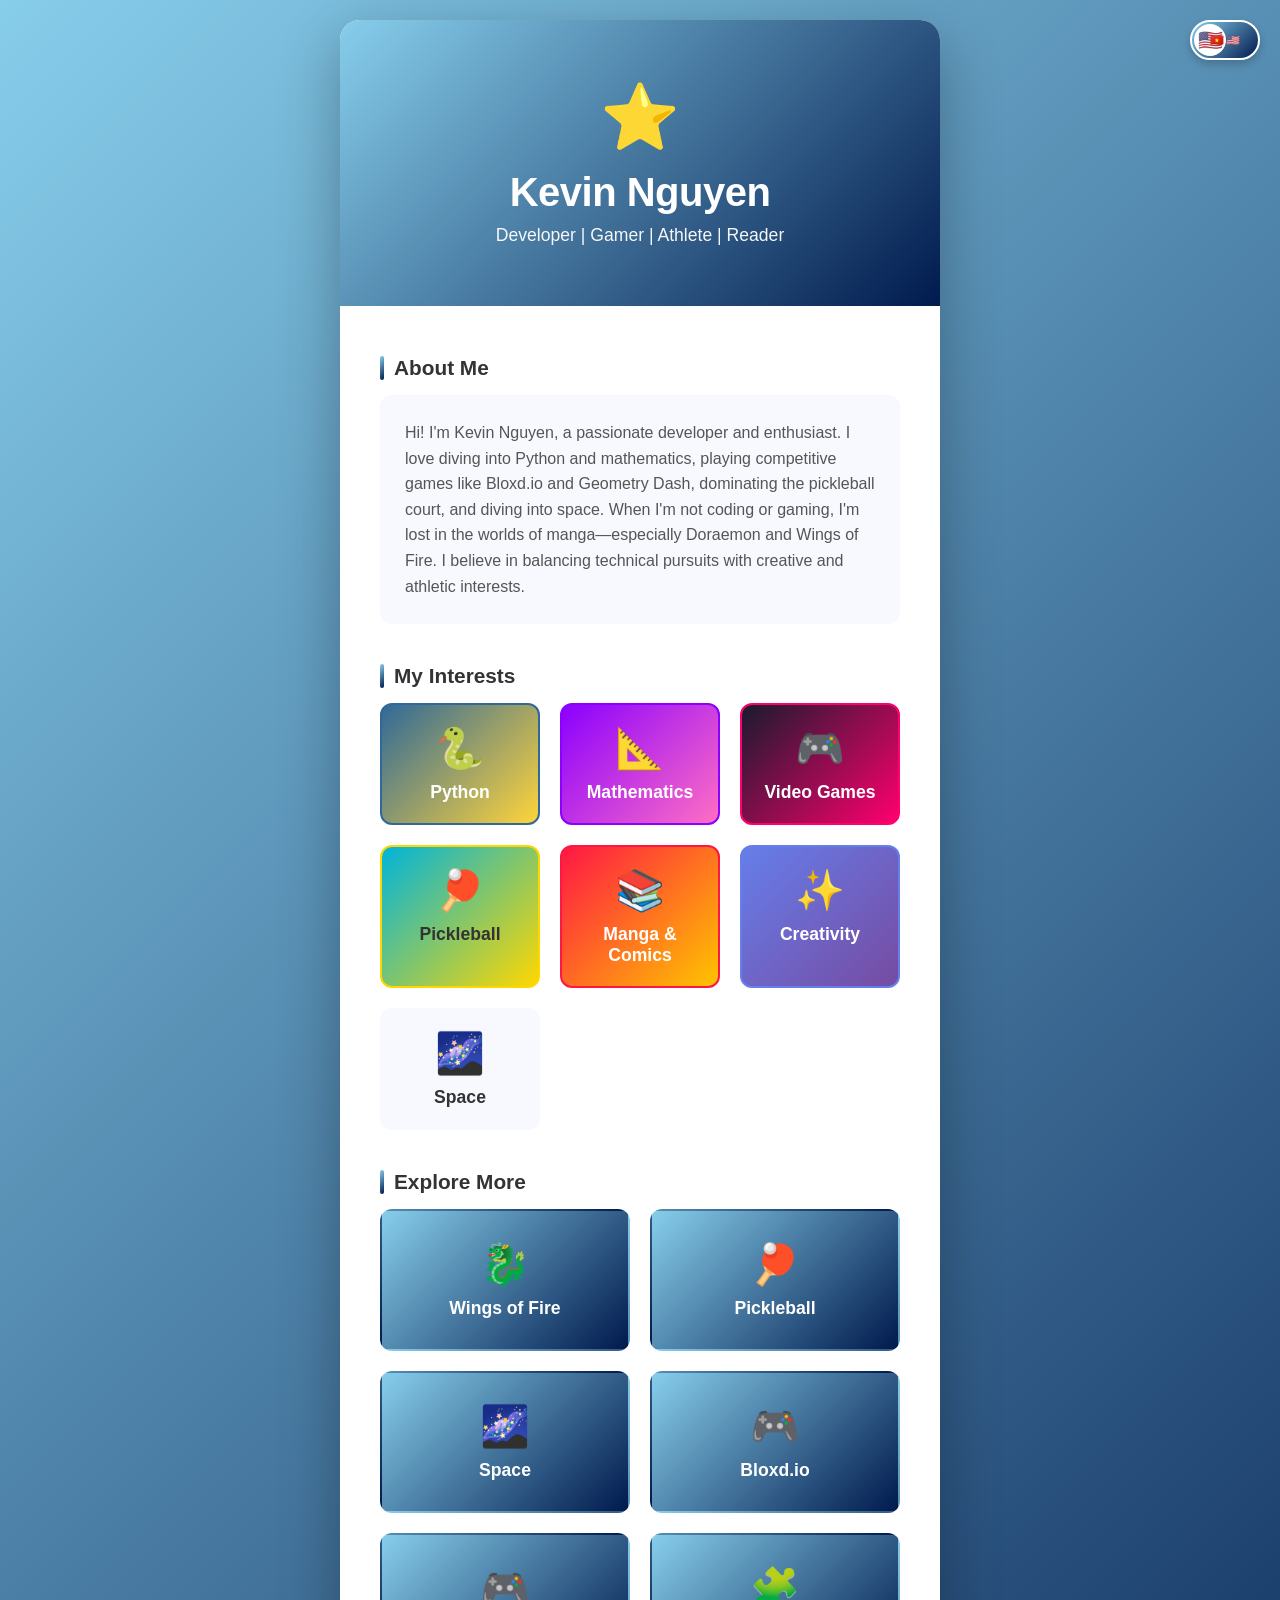
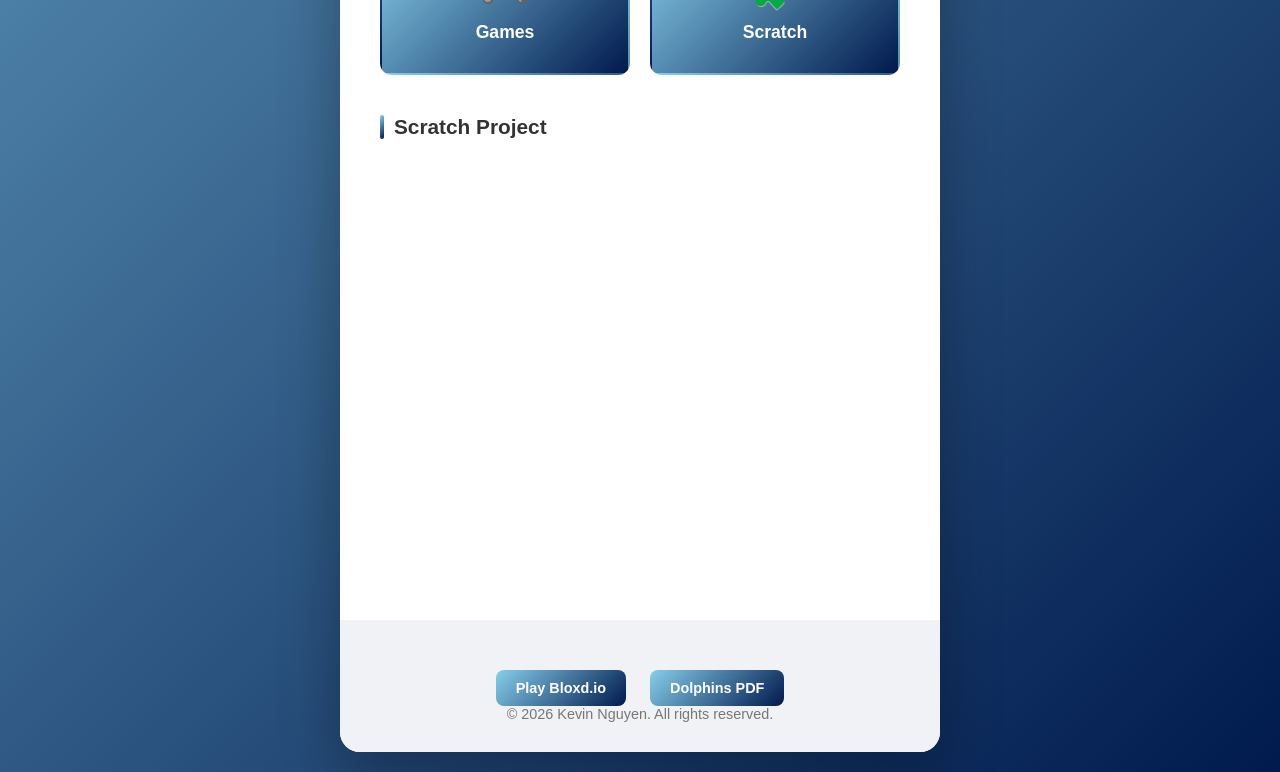
==== commit 4efee4ee: "MY SCRATCH PROJECT!!!!" ====
--- a/index.html
+++ b/index.html
@@ -92,6 +92,11 @@
                         <div class="explore-name">Scratch</div>
                     </a>
                 </div>
+            </div>
+
+            <div class="section">
+                <div class="section-title">Scratch Project</div>
+                <iframe src="https://scratch.mit.edu/projects/1390865172/" width="482" height="412" title="Scratch project" allowtransparency="true" frameborder="0" scrolling="no" allowfullscreen="" style="color-scheme: auto; max-width: 100%;"></iframe>
             </div>
         </div>
 
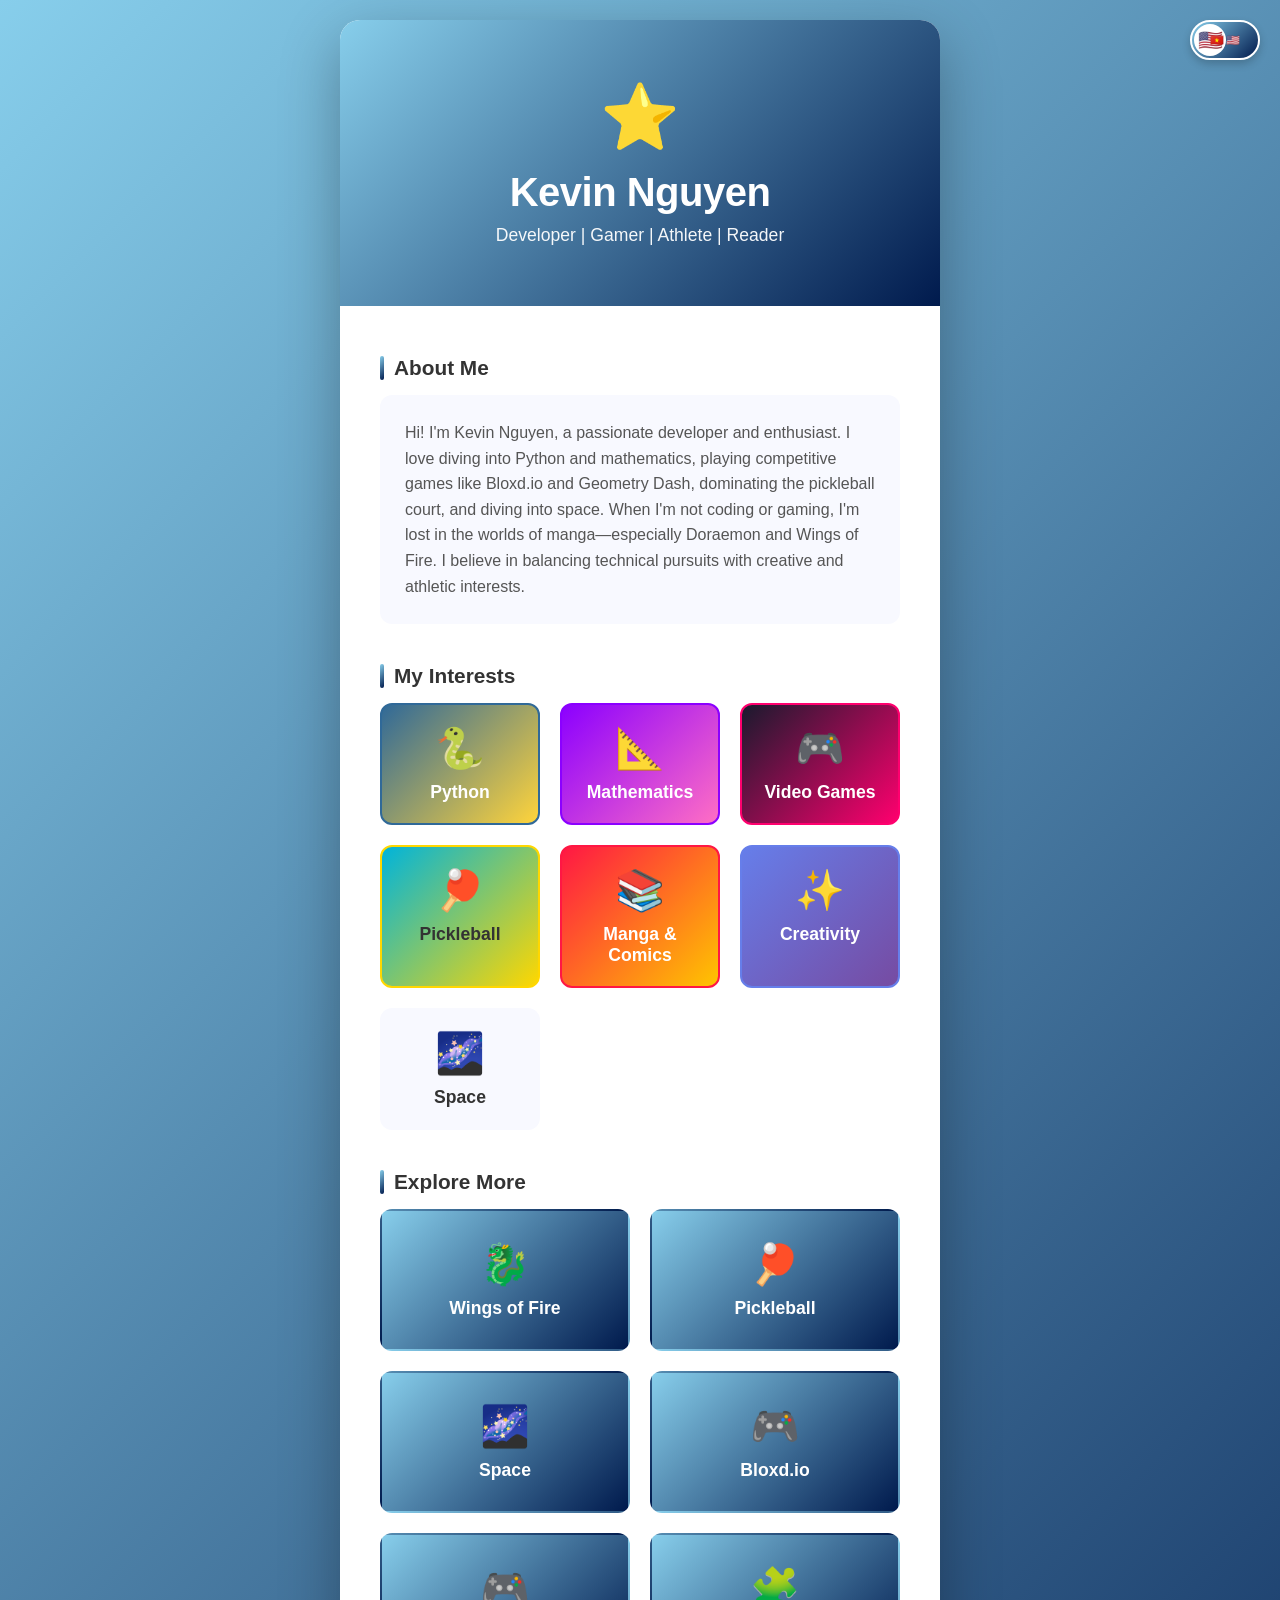
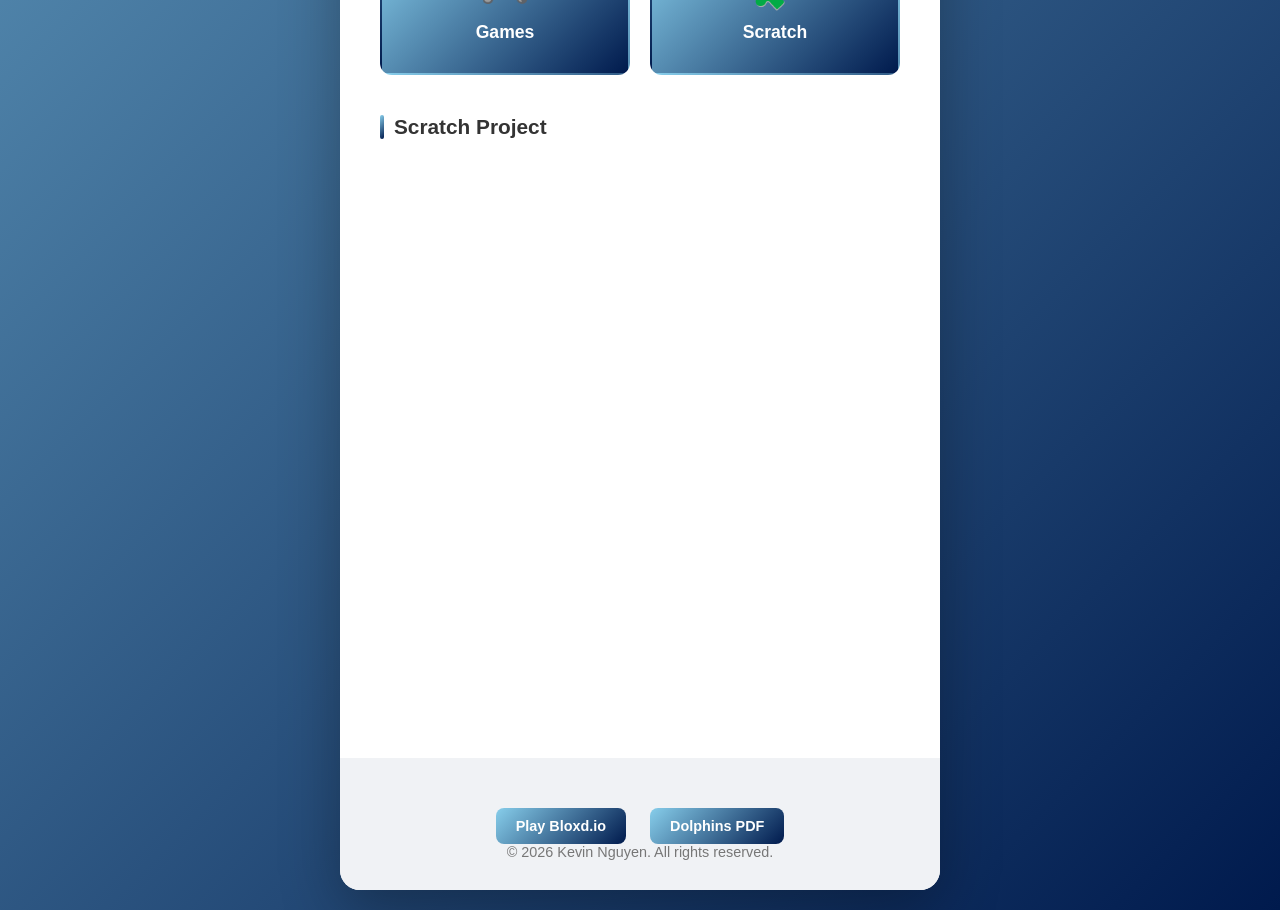
==== commit 892d1697: "Fixed Screen Size" ====
--- a/index.html
+++ b/index.html
@@ -96,7 +96,7 @@
 
             <div class="section">
                 <div class="section-title">Scratch Project</div>
-                <iframe src="https://scratch.mit.edu/projects/1390865172/" width="482" height="412" title="Scratch project" allowtransparency="true" frameborder="0" scrolling="no" allowfullscreen="" style="color-scheme: auto; max-width: 100%;"></iframe>
+                <iframe src="https://scratch.mit.edu/projects/1390865172/" width="600" height="550" title="Scratch project" allowtransparency="true" frameborder="0" scrolling="no" allowfullscreen="" style="color-scheme: auto; max-width: 100%;"></iframe>
             </div>
         </div>
 
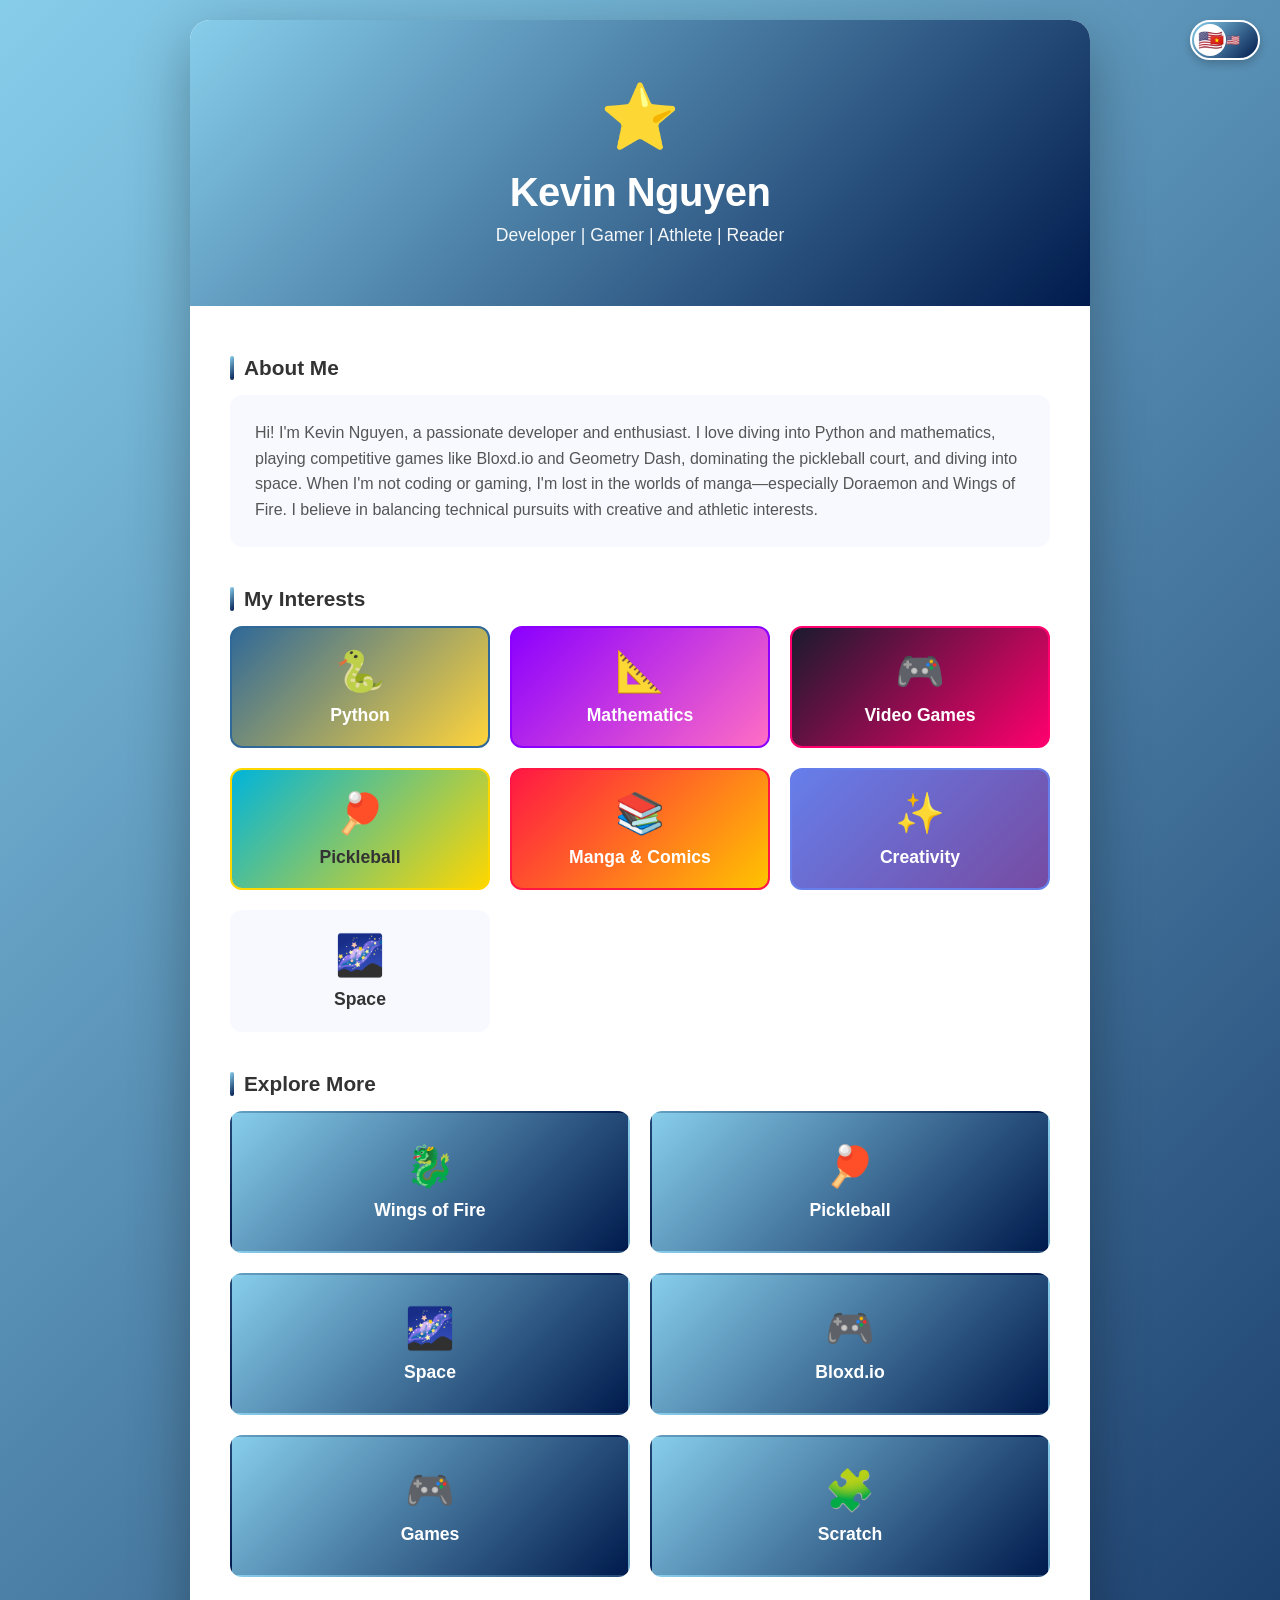
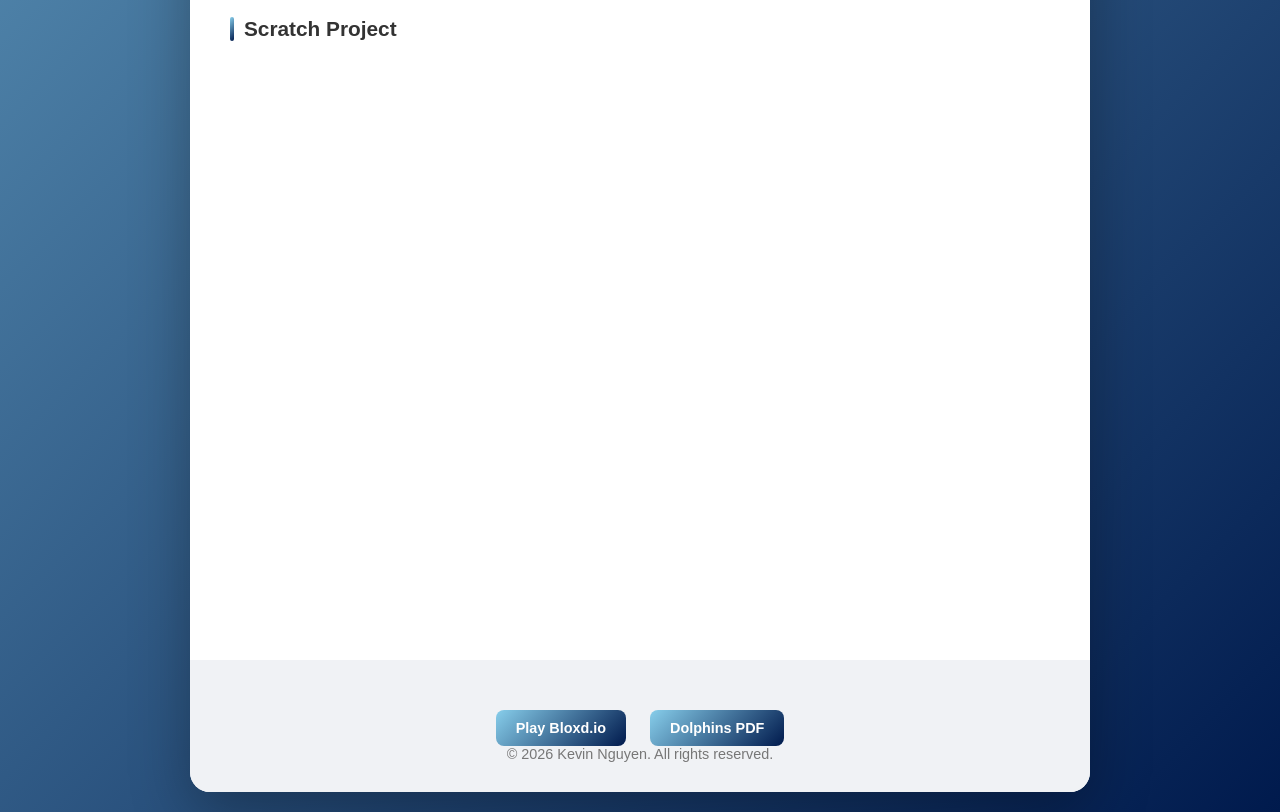
==== commit 18cae1d5: "Fixed Screen Size x2" ====
--- a/index.html
+++ b/index.html
@@ -96,7 +96,7 @@
 
             <div class="section">
                 <div class="section-title">Scratch Project</div>
-                <iframe src="https://scratch.mit.edu/projects/1390865172/" width="600" height="550" title="Scratch project" allowtransparency="true" frameborder="0" scrolling="no" allowfullscreen="" style="color-scheme: auto; max-width: 100%;"></iframe>
+                <iframe src="https://scratch.mit.edu/projects/1390865172/" width="800" height="550" title="Scratch project" allowtransparency="true" frameborder="0" scrolling="no" allowfullscreen="" style="color-scheme: auto; max-width: 100%;"></iframe>
             </div>
         </div>
 
--- a/styles.css
+++ b/styles.css
@@ -19,7 +19,7 @@
     background: white;
     border-radius: 20px;
     box-shadow: 0 20px 60px rgba(0, 0, 0, 0.3);
-    max-width: 600px;
+    max-width: 900px;
     width: 100%;
     overflow: hidden;
 }
